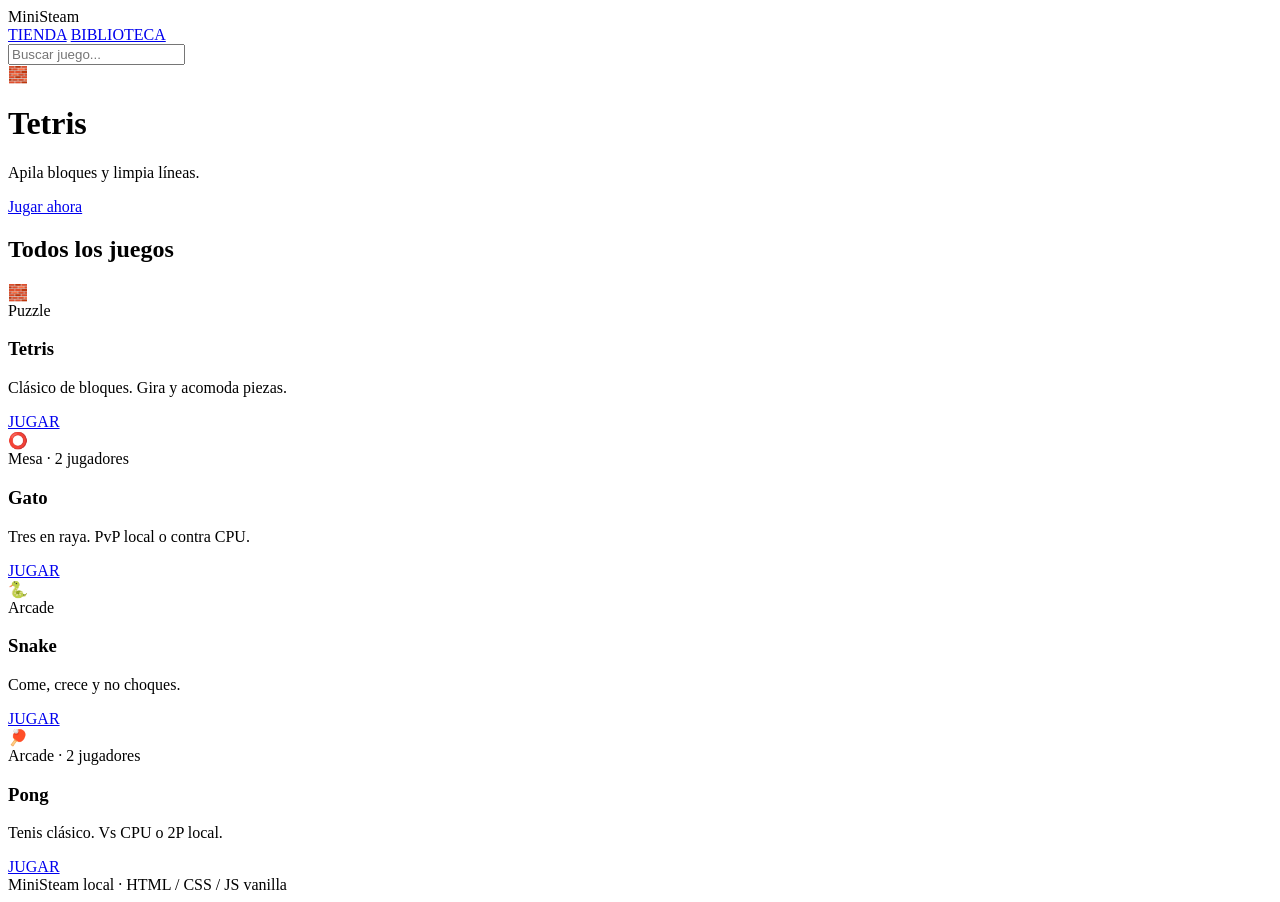
==== index.html @ 28839345 "Add files via upload" ====
<!DOCTYPE html>
<html lang="es">
<head>
<meta charset="UTF-8">
<meta name="viewport" content="width=device-width, initial-scale=1.0">
<title>MiniSteam - Elige tu juego</title>
<link rel="stylesheet" href="css/1styles.css">
</head>
<body>
<nav class="navbar">
  <div class="logo">Mini<span>Steam</span></div>
  <div class="nav-links">
    <a href="index.html">TIENDA</a>
    <a href="#juegos">BIBLIOTECA</a>
  </div>
  <input id="search" class="search" placeholder="Buscar juego...">
</nav>

<header class="hero">
  <div id="heroArt" class="hero-art">🧱</div>
  <div>
    <h1 id="heroTitle">Tetris</h1>
    <p id="heroDesc">Apila bloques y limpia líneas.</p>
    <a id="heroLink" href="1tetris.html" class="btn">Jugar ahora</a>
  </div>
</header>

<main class="container" id="juegos">
  <h2 class="section-title">Todos los juegos</h2>
  <div class="grid" id="grid">
    <div class="card" data-name="tetris bloques puzzle">
      <div class="card-art">🧱</div>
      <div class="card-body">
        <span class="tag">Puzzle</span>
        <h3>Tetris</h3>
        <p>Clásico de bloques. Gira y acomoda piezas.</p>
        <a href="1tetris.html" class="btn small">JUGAR</a>
      </div>
    </div>
    <div class="card" data-name="gato tic tac toe tres en raya">
      <div class="card-art">⭕</div>
      <div class="card-body">
        <span class="tag">Mesa · 2 jugadores</span>
        <h3>Gato</h3>
        <p>Tres en raya. PvP local o contra CPU.</p>
        <a href="1gato.html" class="btn small">JUGAR</a>
      </div>
    </div>
    <div class="card" data-name="snake serpiente arcade">
      <div class="card-art">🐍</div>
      <div class="card-body">
        <span class="tag">Arcade</span>
        <h3>Snake</h3>
        <p>Come, crece y no choques.</p>
        <a href="1snake.html" class="btn small">JUGAR</a>
      </div>
    </div>
    <div class="card" data-name="pong tenis arcade 2 jugadores">
      <div class="card-art">🏓</div>
      <div class="card-body">
        <span class="tag">Arcade · 2 jugadores</span>
        <h3>Pong</h3>
        <p>Tenis clásico. Vs CPU o 2P local.</p>
        <a href="1pong.html" class="btn small">JUGAR</a>
      </div>
    </div>
  </div>
</main>

<footer class="footer">MiniSteam local · HTML / CSS / JS vanilla</footer>

<script src="js/1main.js"></script>
</body>
</html>
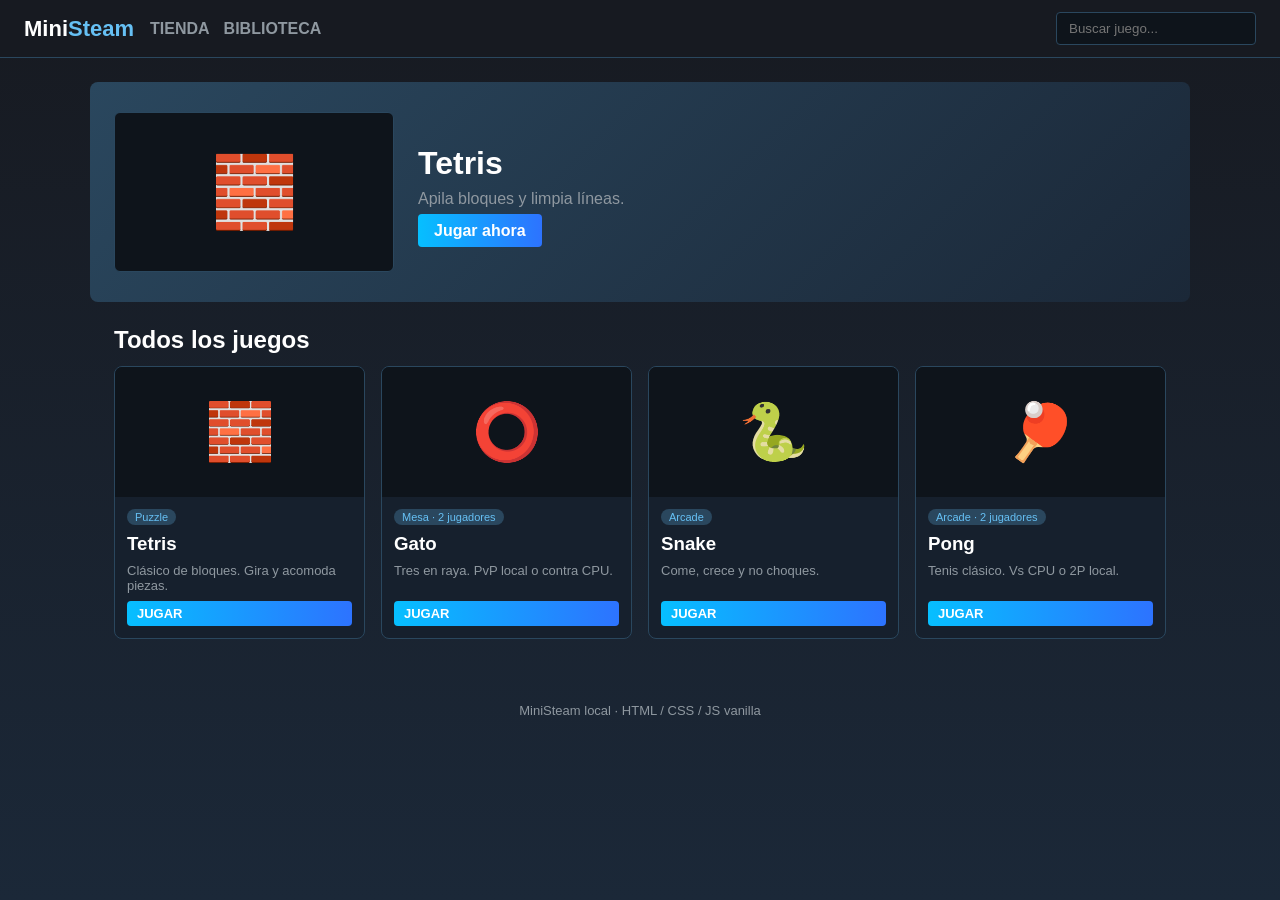
==== commit 4bf3a05e: "Add files via upload" ====
--- a/index.html
+++ b/index.html
@@ -4,7 +4,7 @@
 <meta charset="UTF-8">
 <meta name="viewport" content="width=device-width, initial-scale=1.0">
 <title>MiniSteam - Elige tu juego</title>
-<link rel="stylesheet" href="css/1styles.css">
+<link rel="stylesheet" href="CSS/1styles.css">
 </head>
 <body>
 <nav class="navbar">
@@ -69,6 +69,6 @@
 
 <footer class="footer">MiniSteam local · HTML / CSS / JS vanilla</footer>
 
-<script src="js/1main.js"></script>
+<script src="JS/1main.js"></script>
 </body>
 </html>
--- a/CSS/1styles.css
+++ b/CSS/1styles.css
@@ -0,0 +1,45 @@
+:root{
+  --bg:#171a21; --bg2:#1b2838; --card:#16202d; --line:#2a475e;
+  --accent:#66c0f4; --text:#c7d5e0; --muted:#8f98a0;
+}
+*{box-sizing:border-box;margin:0;padding:0}
+body{background:linear-gradient(180deg,var(--bg),var(--bg2));color:var(--text);font-family:"Segoe UI",Arial,sans-serif;min-height:100vh}
+a{color:var(--accent);text-decoration:none}
+.navbar{display:flex;align-items:center;gap:16px;padding:12px 24px;background:#171a21;border-bottom:1px solid var(--line);position:sticky;top:0;z-index:10;flex-wrap:wrap}
+.logo{font-weight:800;font-size:22px;color:#fff}
+.logo span{color:var(--accent)}
+.nav-links{display:flex;gap:14px}
+.nav-links a{color:var(--muted);font-weight:600}
+.nav-links a.active,.nav-links a:hover{color:#fff}
+.search{margin-left:auto;padding:8px 12px;border-radius:4px;border:1px solid var(--line);background:#0e141b;color:var(--text);min-width:200px}
+.btn{background:linear-gradient(90deg,#06bfff,#2d73ff);border:0;color:#fff;padding:8px 16px;border-radius:4px;cursor:pointer;font-weight:700}
+.btn:hover{filter:brightness(1.15)}
+.btn.ghost{background:#2a475e}
+.btn.small{padding:5px 10px;font-size:13px}
+.hero{max-width:1100px;margin:24px auto;padding:24px;background:linear-gradient(135deg,#2a475e,#1b2838);border-radius:8px;display:flex;gap:24px;align-items:center;min-height:220px}
+.hero-art{width:280px;height:160px;border-radius:6px;flex-shrink:0;display:flex;align-items:center;justify-content:center;font-size:70px;background:#0e141b;border:1px solid var(--line)}
+.hero h1{color:#fff;font-size:32px;margin-bottom:8px}
+.hero p{color:var(--muted);margin-bottom:14px}
+.container{max-width:1100px;margin:0 auto;padding:0 24px 40px}
+.section-title{margin:18px 0 12px;color:#fff}
+.grid{display:grid;grid-template-columns:repeat(auto-fill,minmax(230px,1fr));gap:16px}
+.card{background:var(--card);border:1px solid var(--line);border-radius:8px;overflow:hidden;display:flex;flex-direction:column}
+.card-art{height:130px;display:flex;align-items:center;justify-content:center;font-size:56px;background:#0e141b}
+.card-body{padding:12px;display:flex;flex-direction:column;gap:8px;flex:1}
+.card-body h3{color:#fff}
+.tag{font-size:11px;background:#2a475e;display:inline-block;padding:2px 8px;border-radius:10px;color:var(--accent);width:fit-content}
+.card-body p{font-size:13px;color:var(--muted);flex:1}
+.footer{text-align:center;color:var(--muted);padding:24px;font-size:13px}
+.game-wrap{max-width:1000px;margin:20px auto;padding:0 20px 40px;display:flex;gap:20px;flex-wrap:wrap}
+.game-main{flex:1;min-width:300px;background:var(--card);border:1px solid var(--line);border-radius:8px;padding:16px;text-align:center}
+.game-side{width:260px;background:var(--card);border:1px solid var(--line);border-radius:8px;padding:16px;height:fit-content}
+.game-side h3{color:#fff;margin-bottom:8px}
+.game-side p,.game-side li{font-size:13px;color:var(--muted);margin-bottom:6px}
+canvas{background:#0e141b;border:1px solid var(--line);border-radius:4px;max-width:100%}
+#board{display:grid;grid-template-columns:repeat(3,90px);gap:8px;justify-content:center;margin:12px 0}
+#board button{width:90px;height:90px;font-size:42px;font-weight:800;background:#0e141b;color:#fff;border:1px solid var(--line);border-radius:6px;cursor:pointer}
+.topbar{max-width:1000px;margin:0 auto;padding:16px 20px 0;display:flex;gap:12px}
+.badge{background:#2a475e;padding:4px 10px;border-radius:12px;font-size:12px}
+.score{font-size:18px;color:#fff;margin:8px 0}
+.controls{display:flex;gap:8px;justify-content:center;margin-top:10px;flex-wrap:wrap}
+@media(max-width:700px){.hero{flex-direction:column}.hero-art{width:100%}}
